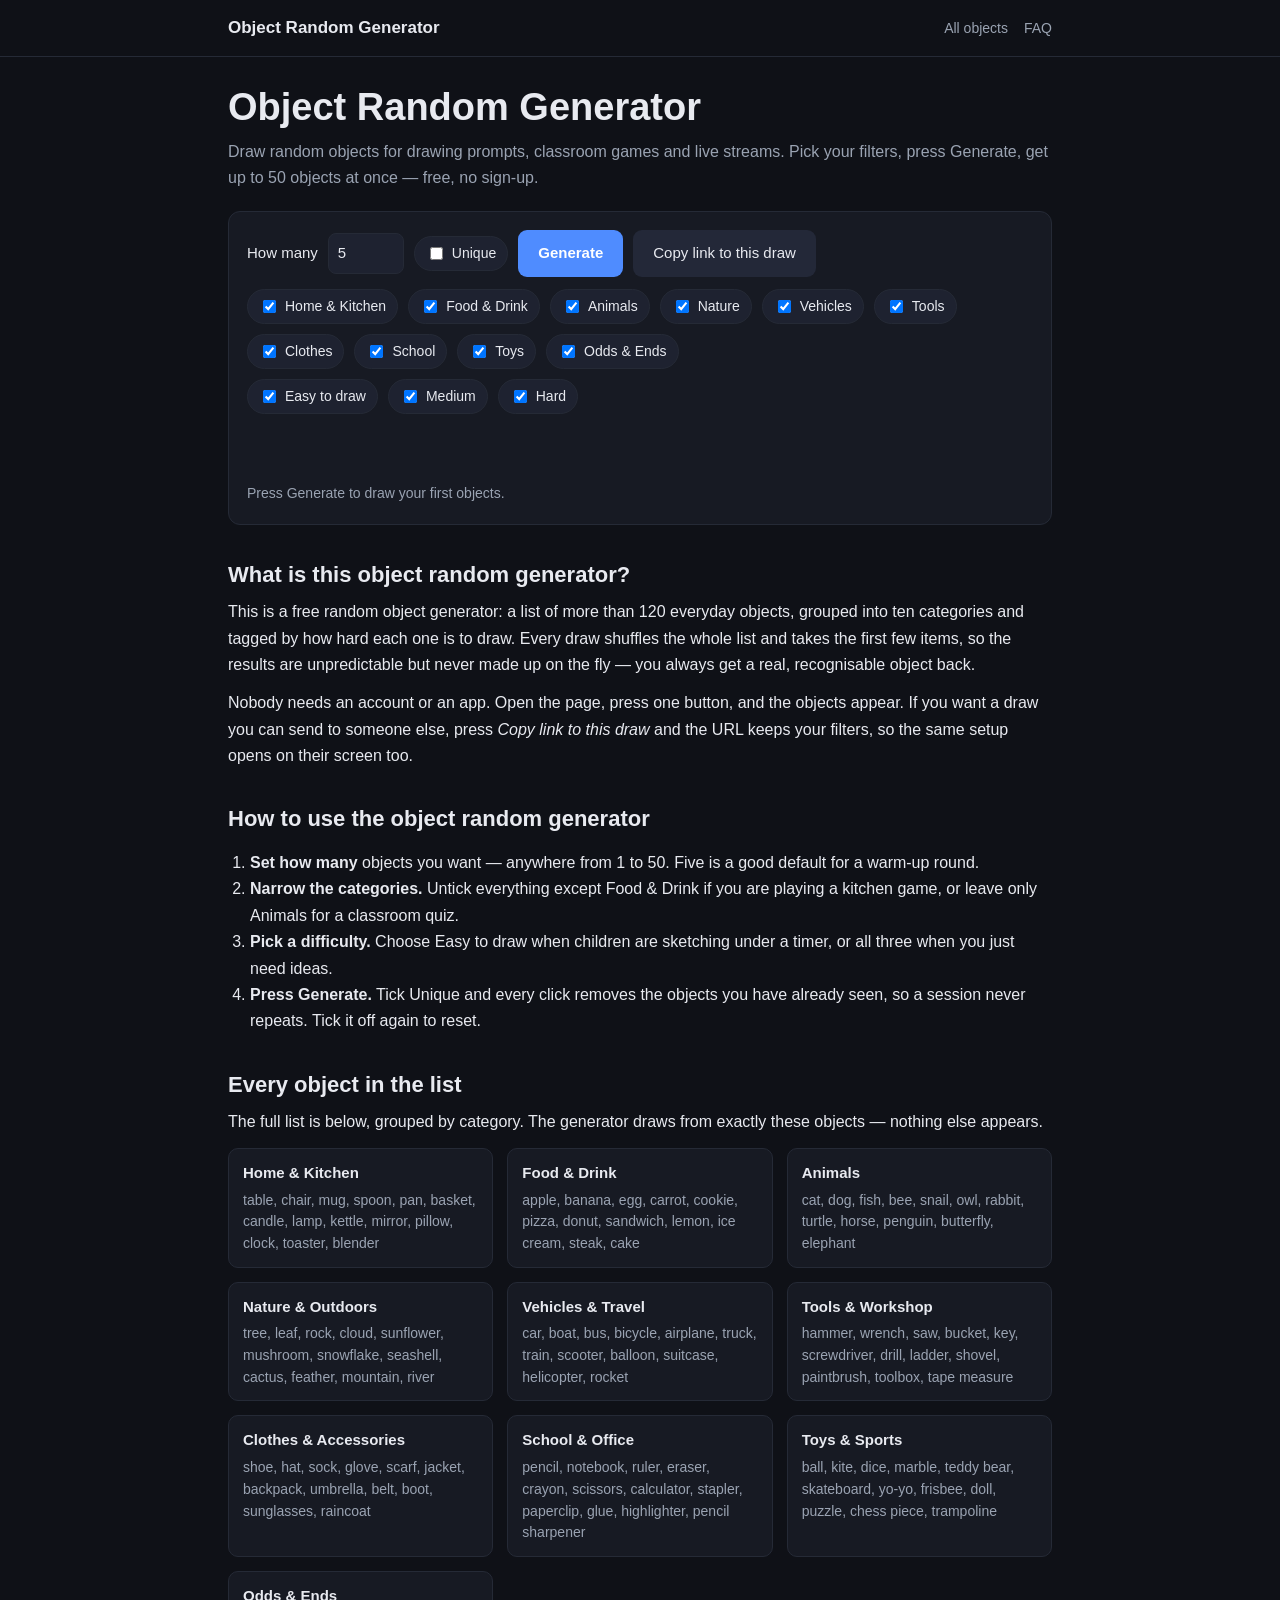
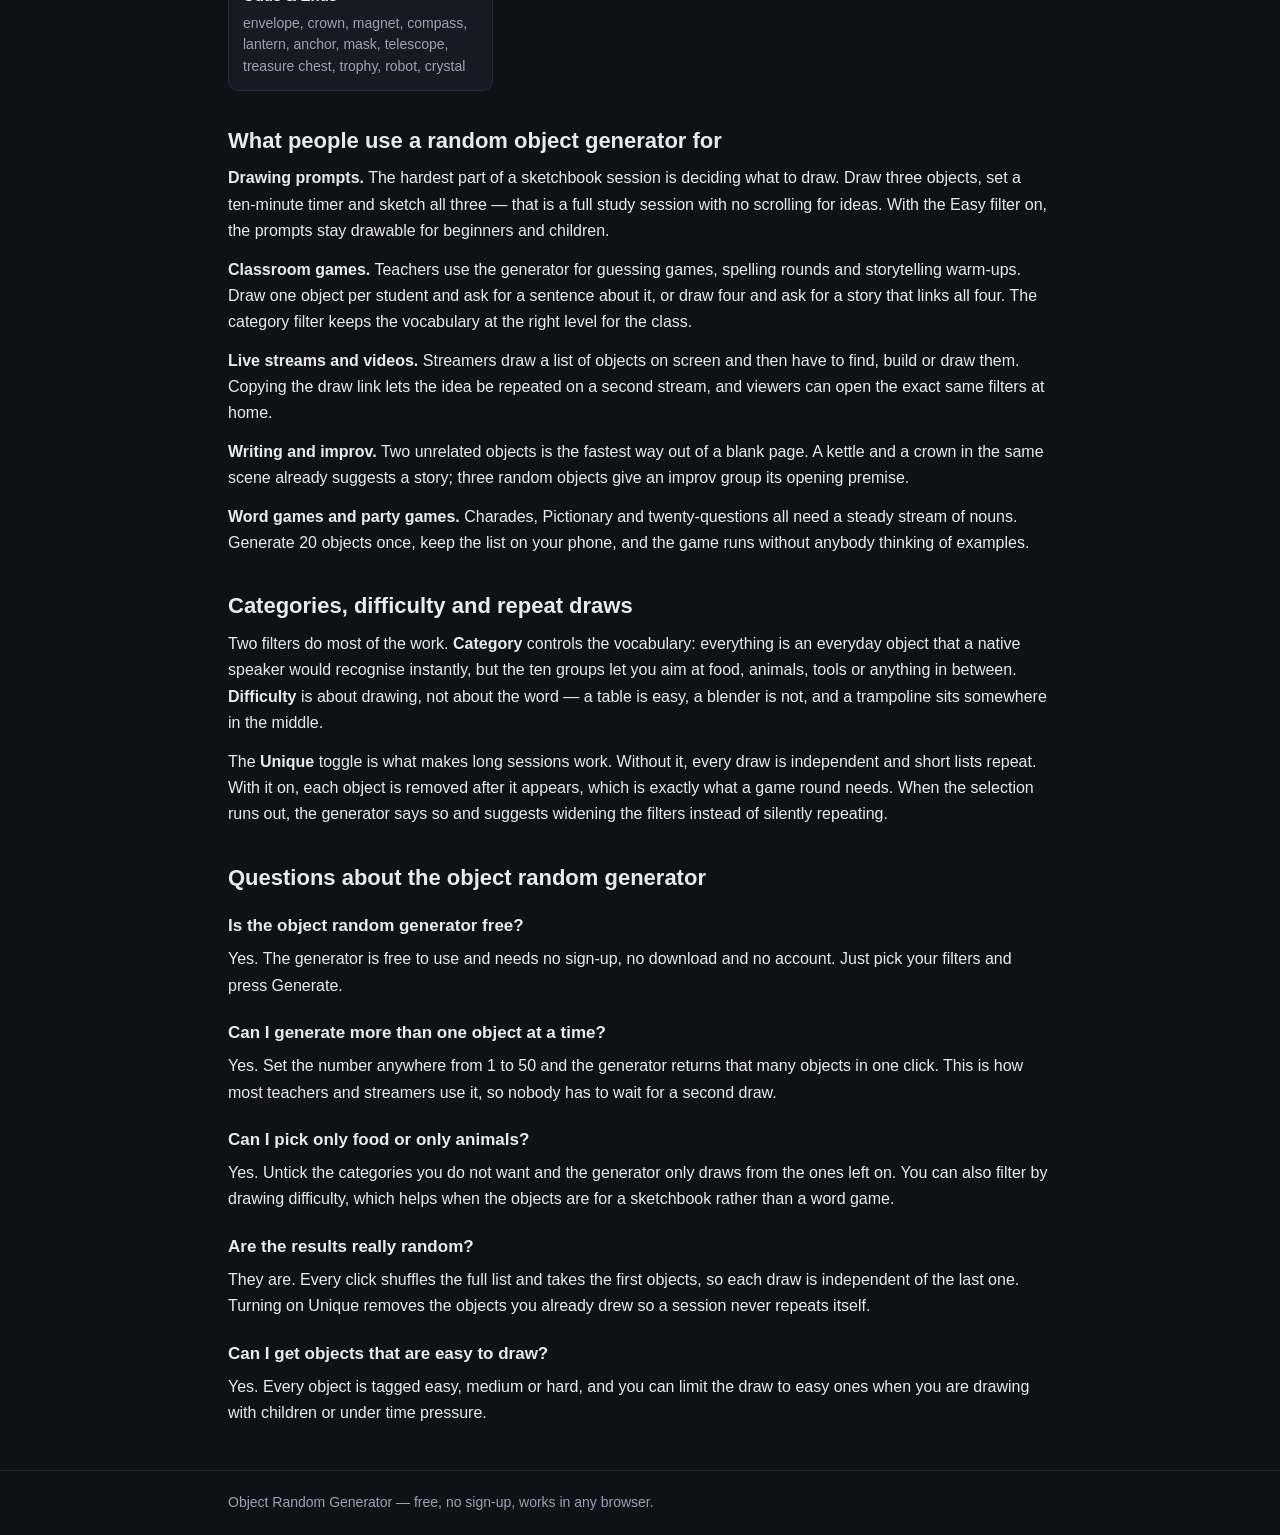
==== index.html @ 7816e05a "v1: homepage, generator, object list" ====
<!DOCTYPE html>
<html lang="en">
<head>
<meta charset="utf-8">
<meta name="viewport" content="width=device-width, initial-scale=1">
<title>Object Random Generator – Random Objects in One Click</title>
<meta name="description" content="Pick random objects in one click. Choose a category and difficulty, generate up to 50 at a time, and use them for drawing prompts, classroom games or live streams.">
<link rel="canonical" href="https://objectrandomgenerator.com/">
<meta property="og:type" content="website">
<meta property="og:title" content="Object Random Generator – Random Objects in One Click">
<meta property="og:description" content="Pick random objects in one click. Choose a category and difficulty, generate up to 50 at a time.">
<meta property="og:url" content="https://objectrandomgenerator.com/">
<link rel="stylesheet" href="/assets/style.css">
<script type="application/ld+json">
{"@context":"https://schema.org","@type":"WebApplication","name":"Object Random Generator","url":"https://objectrandomgenerator.com/","applicationCategory":"UtilitiesApplication","operatingSystem":"Any","browserRequirements":"Requires JavaScript","offers":{"@type":"Offer","price":"0","priceCurrency":"USD"},"description":"A free random object generator. Pick a category and a drawing difficulty, then draw up to 50 random objects at a time."}
</script>
<script type="application/ld+json">
{"@context":"https://schema.org","@type":"FAQPage","mainEntity":[
{"@type":"Question","name":"Is the object random generator free?","acceptedAnswer":{"@type":"Answer","text":"Yes. The generator is free to use and needs no sign-up, no download and no account. Just pick your filters and press Generate."}},
{"@type":"Question","name":"Can I generate more than one object at a time?","acceptedAnswer":{"@type":"Answer","text":"Yes. Set the number anywhere from 1 to 50 and the generator returns that many objects in one click. This is how most teachers and streamers use it, so nobody has to wait for a second draw."}},
{"@type":"Question","name":"Can I pick only food or only animals?","acceptedAnswer":{"@type":"Answer","text":"Yes. Untick the categories you do not want and the generator only draws from the ones left on. You can also filter by drawing difficulty, which helps when the objects are for a sketchbook rather than a word game."}},
{"@type":"Question","name":"Are the results really random?","acceptedAnswer":{"@type":"Answer","text":"They are. Every click shuffles the full list and takes the first objects, so each draw is independent of the last one. Turning on Unique removes the objects you already drew so a session never repeats itself."}},
{"@type":"Question","name":"Can I get objects that are easy to draw?","acceptedAnswer":{"@type":"Answer","text":"Yes. Every object is tagged easy, medium or hard, and you can limit the draw to easy ones when you are drawing with children or under time pressure."}}
]}
</script>
</head>
<body>
<header class="site"><div class="wrap">
<a class="brand" href="/">Object Random Generator</a>
<nav><a href="#objects">All objects</a><a href="#faq">FAQ</a></nav>
</div></header>

<main class="wrap">
<h1>Object Random Generator</h1>
<p class="lede">Draw random objects for drawing prompts, classroom games and live streams. Pick your filters, press Generate, get up to 50 objects at once — free, no sign-up.</p>

<section class="tool" aria-label="Object random generator">
  <div class="row">
    <label for="count">How many</label>
    <input id="count" type="number" min="1" max="50" value="5">
    <label class="chk"><input id="unique" type="checkbox"> Unique</label>
    <button id="generate" type="button">Generate</button>
    <button id="share" type="button" class="ghost">Copy link to this draw</button>
  </div>
  <h2 class="sr-only">Categories</h2>
  <div class="row" style="margin-top:12px">
    <label class="chk"><input type="checkbox" name="cat" value="home" checked> Home &amp; Kitchen</label>
    <label class="chk"><input type="checkbox" name="cat" value="food" checked> Food &amp; Drink</label>
    <label class="chk"><input type="checkbox" name="cat" value="animals" checked> Animals</label>
    <label class="chk"><input type="checkbox" name="cat" value="nature" checked> Nature</label>
    <label class="chk"><input type="checkbox" name="cat" value="travel" checked> Vehicles</label>
    <label class="chk"><input type="checkbox" name="cat" value="tools" checked> Tools</label>
    <label class="chk"><input type="checkbox" name="cat" value="clothes" checked> Clothes</label>
    <label class="chk"><input type="checkbox" name="cat" value="school" checked> School</label>
    <label class="chk"><input type="checkbox" name="cat" value="toys" checked> Toys</label>
    <label class="chk"><input type="checkbox" name="cat" value="odds" checked> Odds &amp; Ends</label>
  </div>
  <div class="row" style="margin-top:10px">
    <label class="chk"><input type="checkbox" name="diff" value="easy" checked> Easy to draw</label>
    <label class="chk"><input type="checkbox" name="diff" value="medium" checked> Medium</label>
    <label class="chk"><input type="checkbox" name="diff" value="hard" checked> Hard</label>
  </div>
  <ul id="results" aria-live="polite"></ul>
  <p id="status">Press Generate to draw your first objects.</p>
</section>

<h2>What is this object random generator?</h2>
<p>This is a free random object generator: a list of more than 120 everyday objects, grouped into ten categories and tagged by how hard each one is to draw. Every draw shuffles the whole list and takes the first few items, so the results are unpredictable but never made up on the fly — you always get a real, recognisable object back.</p>
<p>Nobody needs an account or an app. Open the page, press one button, and the objects appear. If you want a draw you can send to someone else, press <em>Copy link to this draw</em> and the URL keeps your filters, so the same setup opens on their screen too.</p>

<h2>How to use the object random generator</h2>
<ol>
<li><strong>Set how many</strong> objects you want — anywhere from 1 to 50. Five is a good default for a warm-up round.</li>
<li><strong>Narrow the categories.</strong> Untick everything except Food &amp; Drink if you are playing a kitchen game, or leave only Animals for a classroom quiz.</li>
<li><strong>Pick a difficulty.</strong> Choose Easy to draw when children are sketching under a timer, or all three when you just need ideas.</li>
<li><strong>Press Generate.</strong> Tick Unique and every click removes the objects you have already seen, so a session never repeats. Tick it off again to reset.</li>
</ol>

<h2>Every object in the list</h2>
<p>The full list is below, grouped by category. The generator draws from exactly these objects — nothing else appears.</p>
<div class="cats" id="objects">
<div><b>Home &amp; Kitchen</b><p>table, chair, mug, spoon, pan, basket, candle, lamp, kettle, mirror, pillow, clock, toaster, blender</p></div>
<div><b>Food &amp; Drink</b><p>apple, banana, egg, carrot, cookie, pizza, donut, sandwich, lemon, ice cream, steak, cake</p></div>
<div><b>Animals</b><p>cat, dog, fish, bee, snail, owl, rabbit, turtle, horse, penguin, butterfly, elephant</p></div>
<div><b>Nature &amp; Outdoors</b><p>tree, leaf, rock, cloud, sunflower, mushroom, snowflake, seashell, cactus, feather, mountain, river</p></div>
<div><b>Vehicles &amp; Travel</b><p>car, boat, bus, bicycle, airplane, truck, train, scooter, balloon, suitcase, helicopter, rocket</p></div>
<div><b>Tools &amp; Workshop</b><p>hammer, wrench, saw, bucket, key, screwdriver, drill, ladder, shovel, paintbrush, toolbox, tape measure</p></div>
<div><b>Clothes &amp; Accessories</b><p>shoe, hat, sock, glove, scarf, jacket, backpack, umbrella, belt, boot, sunglasses, raincoat</p></div>
<div><b>School &amp; Office</b><p>pencil, notebook, ruler, eraser, crayon, scissors, calculator, stapler, paperclip, glue, highlighter, pencil sharpener</p></div>
<div><b>Toys &amp; Sports</b><p>ball, kite, dice, marble, teddy bear, skateboard, yo-yo, frisbee, doll, puzzle, chess piece, trampoline</p></div>
<div><b>Odds &amp; Ends</b><p>envelope, crown, magnet, compass, lantern, anchor, mask, telescope, treasure chest, trophy, robot, crystal</p></div>
</div>

<h2>What people use a random object generator for</h2>
<p><strong>Drawing prompts.</strong> The hardest part of a sketchbook session is deciding what to draw. Draw three objects, set a ten-minute timer and sketch all three — that is a full study session with no scrolling for ideas. With the Easy filter on, the prompts stay drawable for beginners and children.</p>
<p><strong>Classroom games.</strong> Teachers use the generator for guessing games, spelling rounds and storytelling warm-ups. Draw one object per student and ask for a sentence about it, or draw four and ask for a story that links all four. The category filter keeps the vocabulary at the right level for the class.</p>
<p><strong>Live streams and videos.</strong> Streamers draw a list of objects on screen and then have to find, build or draw them. Copying the draw link lets the idea be repeated on a second stream, and viewers can open the exact same filters at home.</p>
<p><strong>Writing and improv.</strong> Two unrelated objects is the fastest way out of a blank page. A kettle and a crown in the same scene already suggests a story; three random objects give an improv group its opening premise.</p>
<p><strong>Word games and party games.</strong> Charades, Pictionary and twenty-questions all need a steady stream of nouns. Generate 20 objects once, keep the list on your phone, and the game runs without anybody thinking of examples.</p>

<h2>Categories, difficulty and repeat draws</h2>
<p>Two filters do most of the work. <strong>Category</strong> controls the vocabulary: everything is an everyday object that a native speaker would recognise instantly, but the ten groups let you aim at food, animals, tools or anything in between. <strong>Difficulty</strong> is about drawing, not about the word — a table is easy, a blender is not, and a trampoline sits somewhere in the middle.</p>
<p>The <strong>Unique</strong> toggle is what makes long sessions work. Without it, every draw is independent and short lists repeat. With it on, each object is removed after it appears, which is exactly what a game round needs. When the selection runs out, the generator says so and suggests widening the filters instead of silently repeating.</p>

<h2 id="faq">Questions about the object random generator</h2>
<h3>Is the object random generator free?</h3>
<p>Yes. The generator is free to use and needs no sign-up, no download and no account. Just pick your filters and press Generate.</p>
<h3>Can I generate more than one object at a time?</h3>
<p>Yes. Set the number anywhere from 1 to 50 and the generator returns that many objects in one click. This is how most teachers and streamers use it, so nobody has to wait for a second draw.</p>
<h3>Can I pick only food or only animals?</h3>
<p>Yes. Untick the categories you do not want and the generator only draws from the ones left on. You can also filter by drawing difficulty, which helps when the objects are for a sketchbook rather than a word game.</p>
<h3>Are the results really random?</h3>
<p>They are. Every click shuffles the full list and takes the first objects, so each draw is independent of the last one. Turning on Unique removes the objects you already drew so a session never repeats itself.</p>
<h3>Can I get objects that are easy to draw?</h3>
<p>Yes. Every object is tagged easy, medium or hard, and you can limit the draw to easy ones when you are drawing with children or under time pressure.</p>
</main>

<footer class="site"><div class="wrap">Object Random Generator — free, no sign-up, works in any browser.</div></footer>
<script src="/assets/app.js" defer></script>
</body>
</html>
---- assets/style.css ----
:root{--bg:#0f1117;--panel:#171a23;--line:#252a36;--text:#e8eaf0;--muted:#9aa3b2;--accent:#4f8cff}
*{box-sizing:border-box}
body{margin:0;background:var(--bg);color:var(--text);font:16px/1.65 -apple-system,BlinkMacSystemFont,"Segoe UI",Roboto,Helvetica,Arial,sans-serif}
.wrap{max-width:860px;margin:0 auto;padding:0 18px}
header.site{border-bottom:1px solid var(--line);padding:14px 0}
header.site .wrap{display:flex;align-items:center;justify-content:space-between;gap:12px}
.brand{font-weight:700;color:var(--text);text-decoration:none;font-size:17px}
nav a{color:var(--muted);text-decoration:none;margin-left:16px;font-size:14px}
h1{font-size:clamp(26px,5vw,38px);line-height:1.2;margin:28px 0 8px}
.lede{color:var(--muted);margin:0 0 20px}
.tool{background:var(--panel);border:1px solid var(--line);border-radius:12px;padding:18px}
.row{display:flex;flex-wrap:wrap;gap:10px;align-items:center;font-size:15px}
label.chk{display:inline-flex;align-items:center;gap:6px;background:#1e2230;border:1px solid var(--line);border-radius:999px;padding:5px 11px;font-size:14px;cursor:pointer}
input[type=number]{width:76px;background:#1e2230;border:1px solid var(--line);color:var(--text);border-radius:8px;padding:7px 9px;font:inherit}
button{font:inherit;border:0;border-radius:9px;padding:11px 20px;background:var(--accent);color:#fff;font-weight:600;cursor:pointer}
button.ghost{background:#232838;color:var(--text);font-weight:500}
button:disabled{opacity:.5;cursor:not-allowed}
#results{list-style:none;padding:0;margin:16px 0 0;display:flex;flex-wrap:wrap;gap:8px;min-height:42px}
#results li{background:#1e2230;border:1px solid var(--line);border-radius:8px;padding:7px 12px}
#status{color:var(--muted);font-size:14px;margin:10px 0 0;min-height:20px}
h2{margin:36px 0 10px;font-size:22px;line-height:1.3}
h3{margin:20px 0 6px;font-size:17px}
p{margin:0 0 12px}
ol,ul{padding-left:22px}
.cats{display:grid;grid-template-columns:repeat(auto-fit,minmax(240px,1fr));gap:14px;margin-top:12px}
.cats div{background:var(--panel);border:1px solid var(--line);border-radius:10px;padding:12px 14px}
.cats b{display:block;margin-bottom:4px;font-size:15px}
.cats p{margin:0;color:var(--muted);font-size:14px;line-height:1.55}
footer.site{border-top:1px solid var(--line);margin-top:44px;padding:20px 0;color:var(--muted);font-size:14px}
.sr-only{position:absolute;width:1px;height:1px;overflow:hidden;clip:rect(0 0 0 0)}
@media(max-width:520px){h1{font-size:26px}nav a{margin-left:12px}}
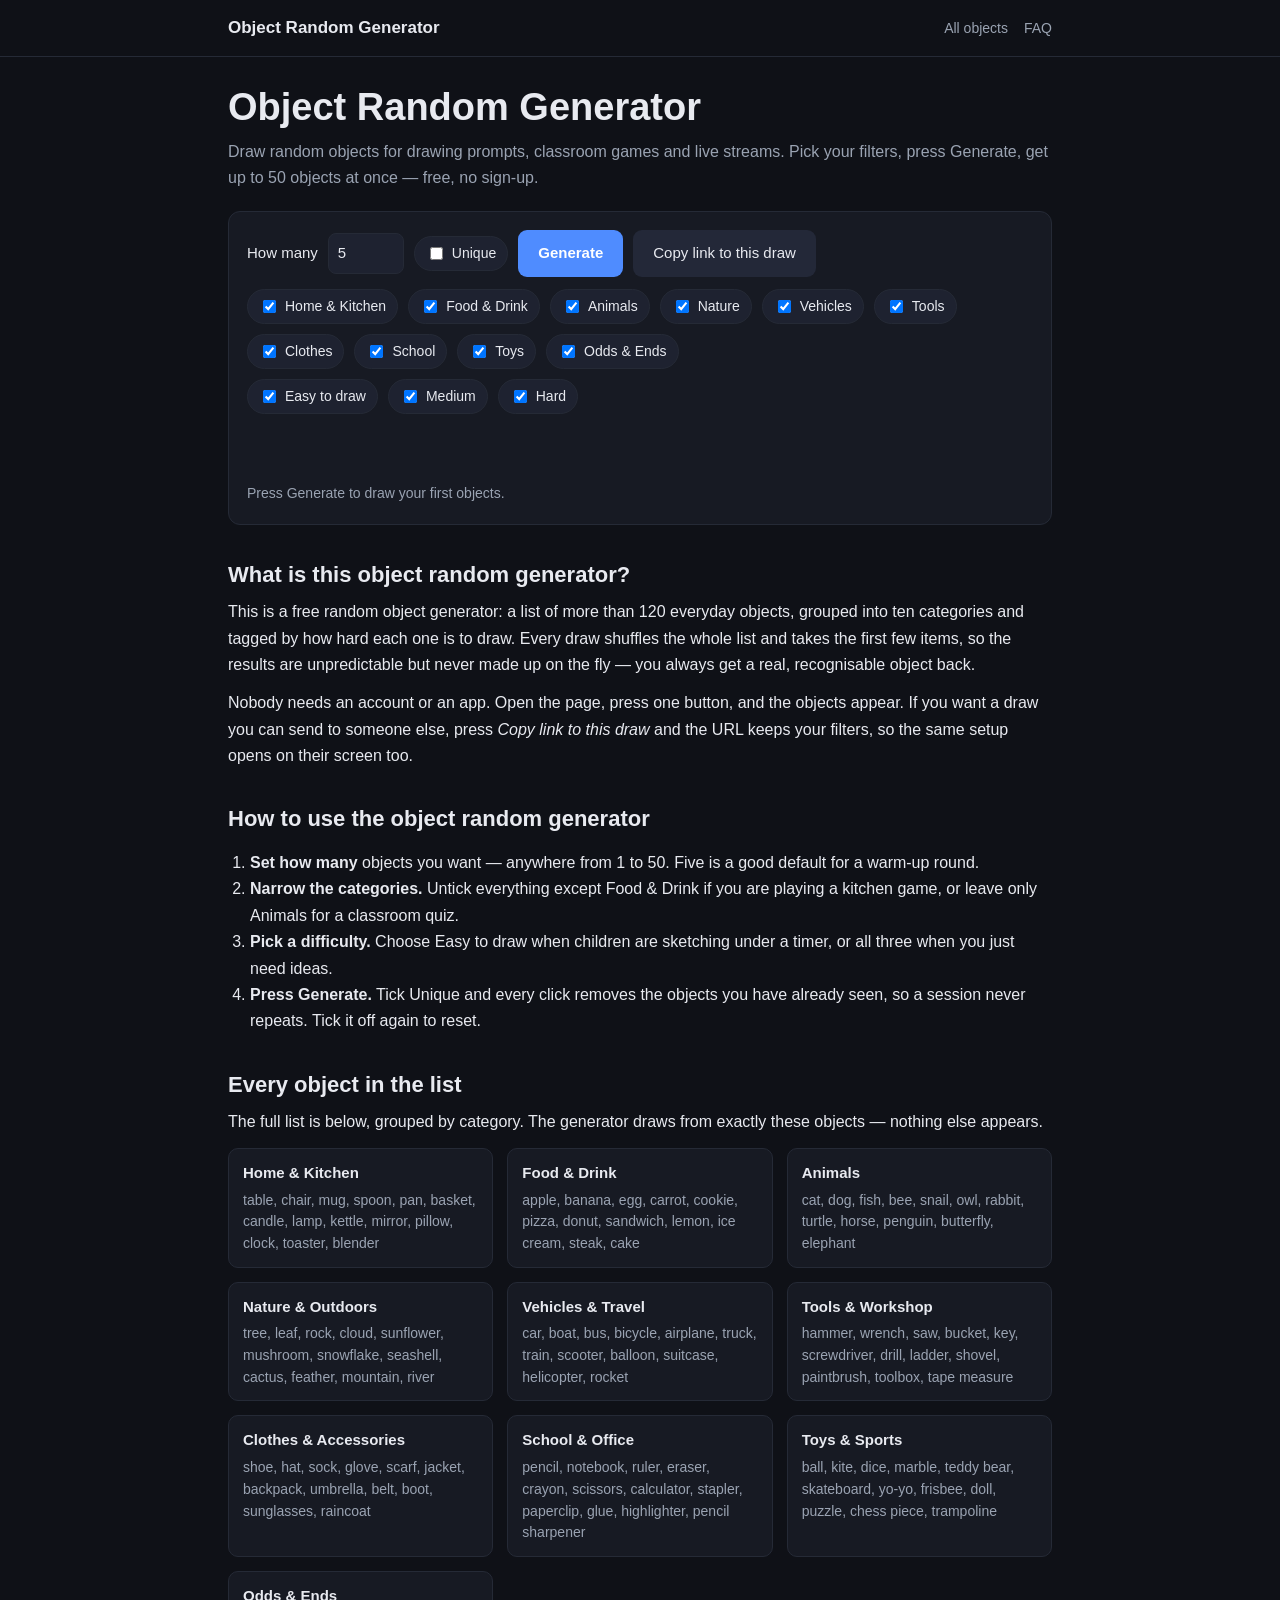
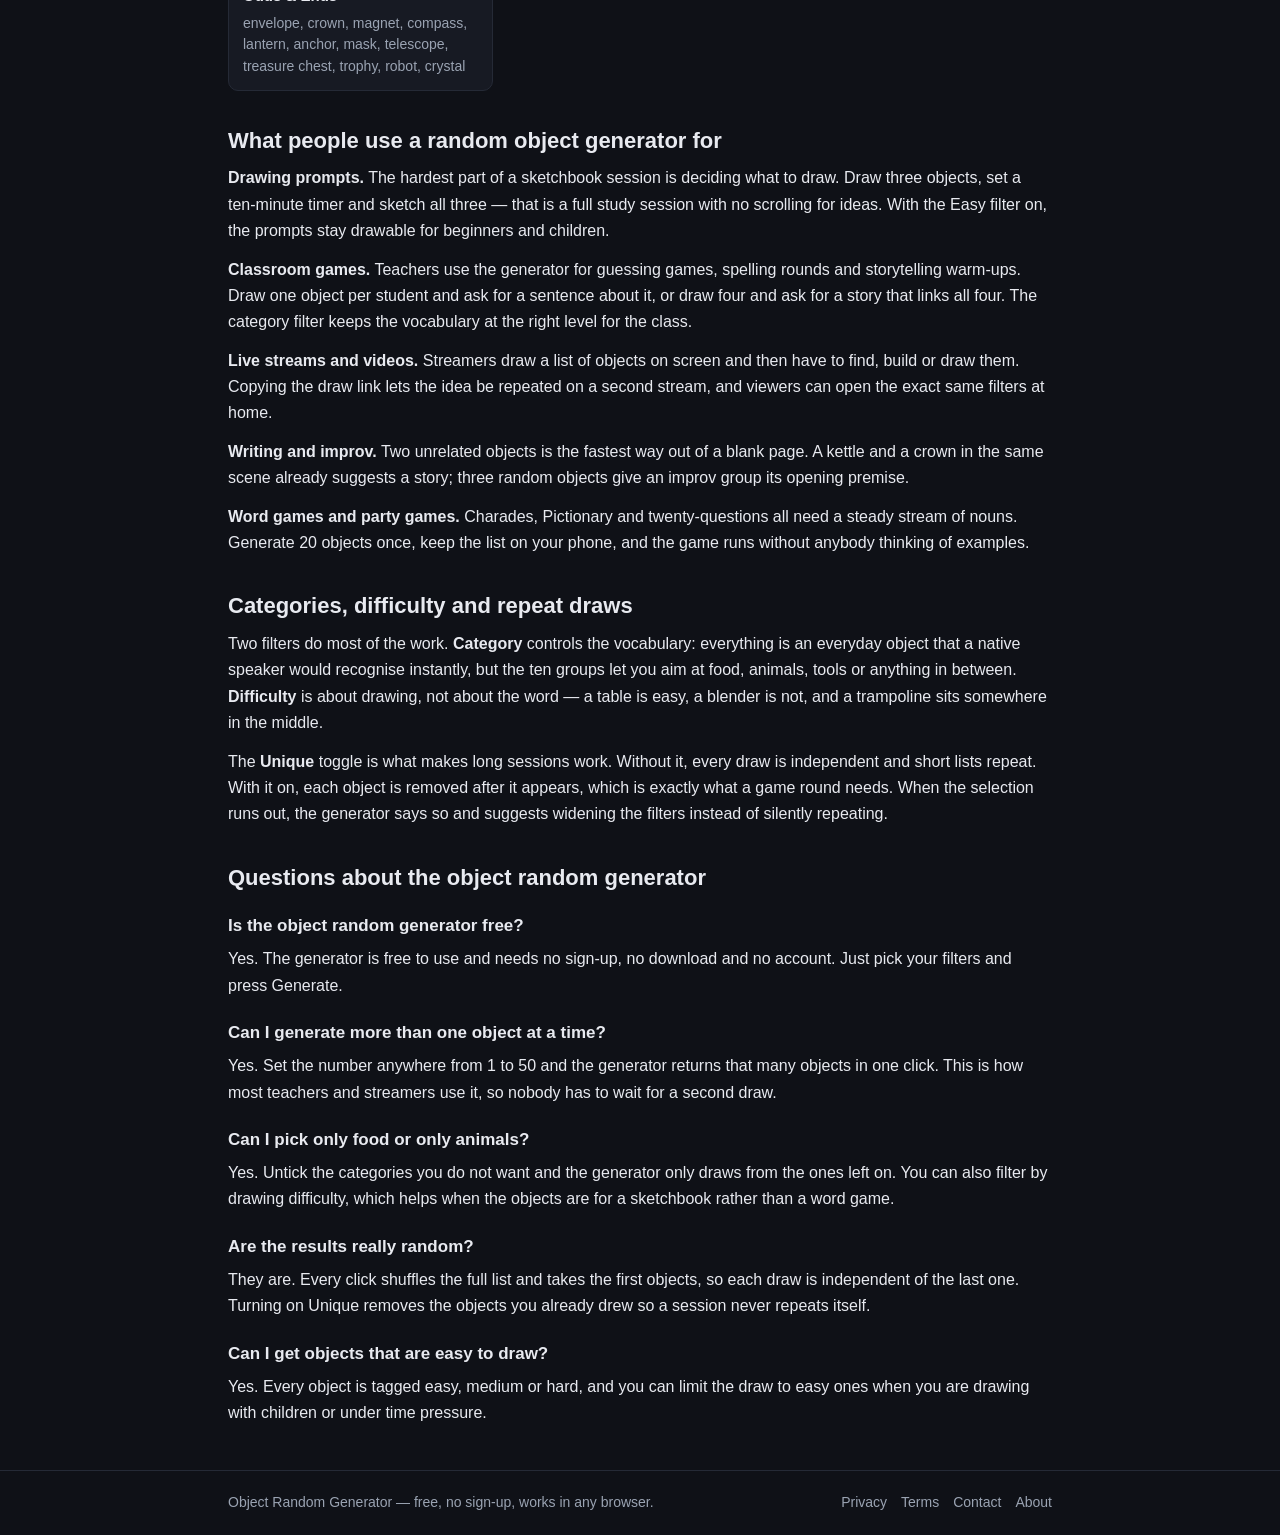
==== commit 72298770: "补齐页面" ====
--- a/index.html
+++ b/index.html
@@ -115,7 +115,10 @@
 <p>Yes. Every object is tagged easy, medium or hard, and you can limit the draw to easy ones when you are drawing with children or under time pressure.</p>
 </main>
 
-<footer class="site"><div class="wrap">Object Random Generator — free, no sign-up, works in any browser.</div></footer>
+<footer class="site"><div class="wrap">
+<span>Object Random Generator — free, no sign-up, works in any browser.</span>
+<span class="links"><a href="/privacy">Privacy</a><a href="/terms">Terms</a><a href="/contact">Contact</a><a href="/about">About</a></span>
+</div></footer>
 <script src="/assets/app.js" defer></script>
 </body>
 </html>
--- a/assets/style.css
+++ b/assets/style.css
@@ -29,3 +29,7 @@
 footer.site{border-top:1px solid var(--line);margin-top:44px;padding:20px 0;color:var(--muted);font-size:14px}
 .sr-only{position:absolute;width:1px;height:1px;overflow:hidden;clip:rect(0 0 0 0)}
 @media(max-width:520px){h1{font-size:26px}nav a{margin-left:12px}}
+footer.site .wrap{display:flex;flex-wrap:wrap;gap:8px 16px;align-items:center;justify-content:space-between}
+footer.site .links{display:flex;flex-wrap:wrap;gap:14px}
+footer.site a{color:var(--muted);text-decoration:none}
+footer.site a:hover{color:var(--text);text-decoration:underline}
